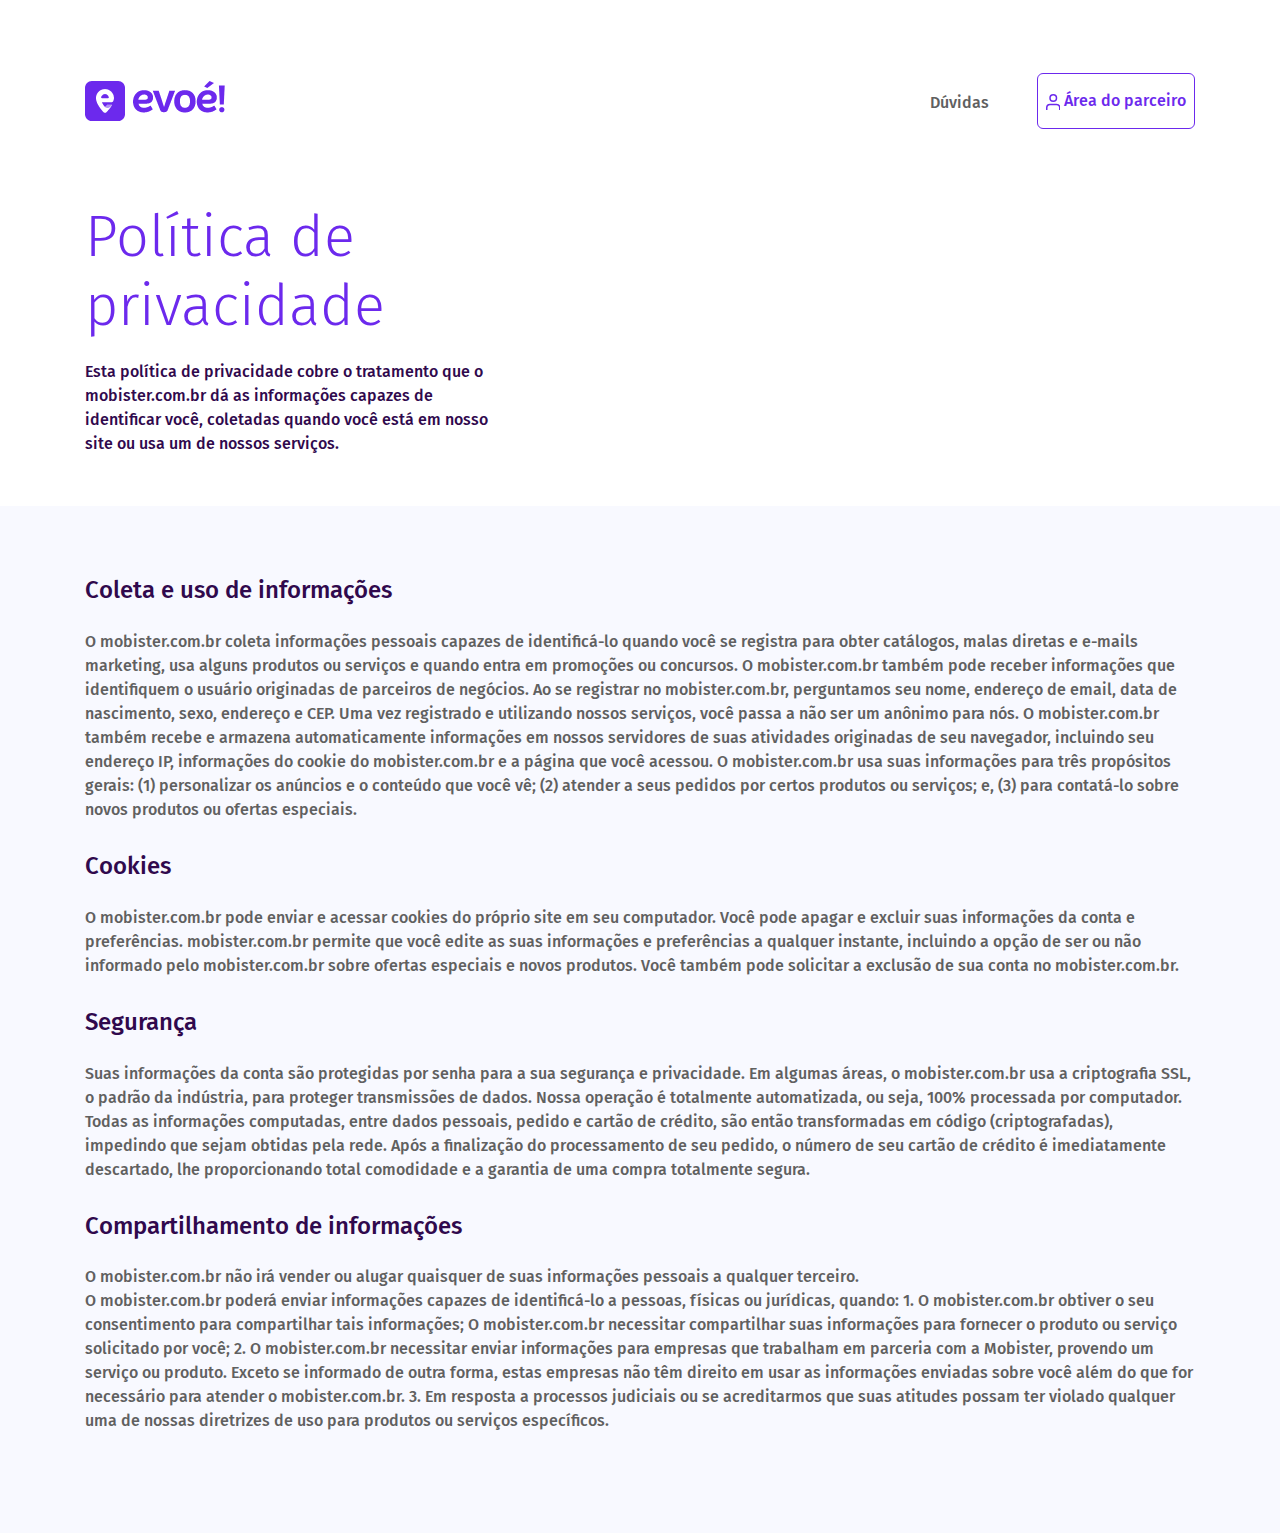
==== politica-privacidade.html @ 70781dcd "versionando" ====
<!doctype html>
<html lang="pt-br">
  <head>
    <!-- Required meta tags -->
    <meta charset="utf-8">
    <meta name="viewport" content="width=device-width, initial-scale=1, shrink-to-fit=no">

    <!-- Bootstrap CSS -->
    <link rel="stylesheet" href="https://stackpath.bootstrapcdn.com/bootstrap/4.4.1/css/bootstrap.min.css" integrity="sha384-Vkoo8x4CGsO3+Hhxv8T/Q5PaXtkKtu6ug5TOeNV6gBiFeWPGFN9MuhOf23Q9Ifjh" crossorigin="anonymous">
    <link rel="stylesheet" href="css/styles.css">

    <link href="https://fonts.googleapis.com/css?family=Fira+Sans&display=swap" rel="stylesheet">


    <title>Evoe</title>
  </head>
  <body class="privacidade">

    <nav class="navbar navbar-expand-lg" id="mainNav">
      <div class="container">
        <a class="navbar-brand" href="index.html"><img src="img/logo.png" alt="" class="img-fluid"></a>
        <button class="navbar-toggler navbar-toggler-right collapsed" type="button" data-toggle="collapse" data-target="#navbarResponsive" aria-controls="navbarResponsive" aria-expanded="false" aria-label="Toggle navigation">
          <span class="navbar-toggler-icon"></span>
        </button>
        <div class="navbar-collapse collapse" id="navbarResponsive" >
          <ul class="navbar-nav ml-auto">
            <li class="nav-item botao-duvidas">
              <a class="nav-link" href="#">Dúvidas</a>
            </li>
            <li class="nav-item">
              <a class="nav-link botao-area" href="#">
                <svg xmlns="http://www.w3.org/2000/svg" width="14.5" height="16.125" viewBox="0 0 14.5 16.125">
                  <g id="users" transform="translate(-0.25 -2.25)">
                    <path id="Caminho_236" data-name="Caminho 236" d="M14,19.875V18.25A3.25,3.25,0,0,0,10.75,15H4.25A3.25,3.25,0,0,0,1,18.25v1.625" transform="translate(0 -2.25)" fill="none" stroke="#6c29ed" stroke-linecap="round" stroke-linejoin="round" stroke-width="1.5"/>
                    <circle id="Elipse_21" data-name="Elipse 21" cx="3.25" cy="3.25" r="3.25" transform="translate(4.25 3)" stroke-width="1.5" stroke="#6c29ed" stroke-linecap="round" stroke-linejoin="round" fill="none"/>
                  </g>
                </svg>
                
                Área do parceiro
              </a>
            </li>
          </ul>
        </div>
      </div>
    </nav>

    <div class="container">
        <h1>Política de<br/> privacidade</h1>
        <p class="subtitulo">Esta política de privacidade cobre o tratamento que o<br/> mobister.com.br dá as informações capazes de<br/> identificar você, coletadas quando você está em nosso<br/> site ou usa um de nossos serviços.</p>
    </div>

    <section class="wrapper">
        <div class="container">
            <h4>Coleta e uso de informações</h4>
            <p>
                O mobister.com.br coleta informações pessoais capazes de identificá-lo quando você se registra para obter catálogos, malas diretas e e-mails marketing, usa alguns produtos ou serviços e quando entra em promoções ou concursos. O mobister.com.br também pode receber informações que identifiquem o usuário originadas de parceiros de negócios. Ao se registrar no mobister.com.br, perguntamos seu nome, endereço de email, data de nascimento, sexo, endereço e CEP. Uma vez registrado e utilizando nossos serviços, você passa a não ser um anônimo para nós. O mobister.com.br também recebe e armazena automaticamente informações em nossos servidores de suas atividades originadas de seu navegador, incluindo seu endereço IP, informações do cookie do mobister.com.br e a página que você acessou. O mobister.com.br usa suas informações para três propósitos gerais: (1) personalizar os anúncios e o conteúdo que você vê; (2) atender a seus pedidos por certos produtos ou serviços; e, (3) para contatá-lo sobre novos produtos ou ofertas especiais.
            </p>

            <h4>Cookies</h4>
            <p>
                O mobister.com.br pode enviar e acessar cookies do próprio site em seu computador. Você pode apagar e excluir suas informações da conta e preferências. mobister.com.br permite que você edite as suas informações e preferências a qualquer instante, incluindo a opção de ser ou não informado pelo mobister.com.br sobre ofertas especiais e novos produtos. Você também pode solicitar a exclusão de sua conta no mobister.com.br.            </p>

            <h4>Segurança</h4>
            <p>
                Suas informações da conta são protegidas por senha para a sua segurança e privacidade. Em algumas áreas, o mobister.com.br usa a criptografia SSL, o padrão da indústria, para proteger transmissões de dados. Nossa operação é totalmente automatizada, ou seja, 100% processada por computador. Todas as informações computadas, entre dados pessoais, pedido e cartão de crédito, são então transformadas em código (criptografadas), impedindo que sejam obtidas pela rede. Após a finalização do processamento de seu pedido, o número de seu cartão de crédito é imediatamente descartado, lhe proporcionando total comodidade e a garantia de uma compra totalmente segura.
            </p>

            <h4>Compartilhamento de informações</h4>
            <p>
                O mobister.com.br não irá vender ou alugar quaisquer de suas informações pessoais a qualquer terceiro.<br/>

                O mobister.com.br poderá enviar informações capazes de identificá-lo a pessoas, físicas ou jurídicas, quando:
                1. O mobister.com.br obtiver o seu consentimento para compartilhar tais informações; O mobister.com.br necessitar compartilhar suas informações para fornecer o produto ou serviço solicitado por você;
                2. O mobister.com.br necessitar enviar informações para empresas que trabalham em parceria com a Mobister, provendo um serviço ou produto. Exceto se informado de outra forma, estas empresas não têm direito em usar as informações enviadas sobre você além do que for necessário para atender o mobister.com.br.
                3. Em resposta a processos judiciais ou se acreditarmos que suas atitudes possam ter violado qualquer uma de nossas diretrizes de uso para produtos ou serviços específicos.            </p>
        </div>
    </section>
    

    
  </body>
</html>
---- css/styles.css ----
html, body {
    position: relative;
    height: 100%;
  }

body {
    font-family: 'Fira Sans' !important ;
    font-size: 16px;
    font-weight: 500;
}

a:hover {
    text-decoration: none;
}

#mainNav {
    margin-top: 65px;
    margin-bottom: 65px;
}

.botao-duvidas {
    margin-right: 40px; 
}

.botao-duvidas a {
    color:#606060;
    margin-top: 10px;
}

#mainNav .navbar-toggler-icon {
    background-image: url(../img/hambuger.svg);
}

.botao-area {
    color: #6C29ED;
    border:1px solid #6C29ED;
    padding: 15px 20px;
    border-radius: 6px;
}

.enfase1 ,
.section2 h1 ,
.section3 h1,
.privacidade h1
{
    font-size: 3.6rem;
    margin-top: 60px;
    margin-bottom: 20px;
    font-weight: 300;
    color: #30094D;
}

.privacidade h1 {
    color: #6C29ED;
}

.enfase1 {
    margin-bottom: 60px;
}


.enfase1 .cor1 ,
.section2 h1 .cor1 ,
.section3 h1 .cor1
{
    color: #6C29ED;
}

.botao2 {
    background-color: #6C29ED;
    color: #fff;
    padding: 17px 42px;
    border-radius: 6px;
    margin-top: 70px;
    text-align: center;
}

.disponivel {
    margin-top: 80px;
    margin-bottom: 40px;
}

.section1 , .section7{
    color: #fff;
    background:#30094D url(../img/bg1.png) center right no-repeat;
    background-size: auto 100%;
    padding: 80px;
}

.section7 {
    background-image: url(../img/bg-divulgue.png);
}

.section7  .numero-passo {
    color: #6C29ED;
    font-size: 3.5rem;
    margin-top: 60px;
    font-weight: 300;
}


.section7 h1 {
    font-size: 3.6rem;
}

.section7 .passo {
    font-weight: 300;
    font-size: 1.8rem;
    color: #fff;
    margin-bottom: 70px;
}

.destaque {
    color: #CAD2FF;
}

.section1 h1 
{
    color: #fff;
    font-size: 3rem;
    font-weight: 300;
}

.section2 ,
.section3,
.section4
{
    position: relative;
    padding: 60px;
}

.section2::before ,
.section3::before ,
.section4::before {
    position: absolute;
    content: '';
    width: 50%;
    right: 0;
    top: 0;
    height: 100%;
    background-image: url(../img/facilUsar.png);
    background-size: cover;
    background-position: center center;
}

.section3::before {
    background:#EFF1FF url(../img/facilEscolher.png);
    background-position: center left;
    background-size: cover;
    left: 0;
}

.section4 {
    background-color:#6C29ED;
}

.section4::before { 
    background:#6C29ED url(../img/dificilFicar.png);
}

.subtexto {
    color: #606060;
    margin-top: 15px;
    margin-bottom: 40px;
    font-weight: 600;
}

.section4 h1 {
    color: #CAD2FF;
    font-weight: 300;
    font-size: 3.6rem;
}
.section4 h1 .cor1 {
    color: #fff;
}

.section4 .subtexto{
    color: #fff;
}

.img-composicao {
    position: relative;
    z-index: 1;
}

.botao3 {
    background-color: #fff;
    color: #6C29ED;
    padding: 17px 42px;
    border-radius: 6px;
    position: relative;
    z-index: 4;
    text-align: center;
}


  .privacidade .wrapper {
      background-color: #F8F9FF;
      padding-top: 70px;
      padding-bottom: 70px;
      margin-top: 50px;
      margin-bottom: 130px;
  }

  .privacidade .wrapper h4 {
      color: #30094D;
      margin-bottom: 25px;
  }

  .privacidade .wrapper p {
      margin-bottom: 30px;
      color: #606060;
  }

  .privacidade .subtitulo {
      color: #30094D;
  }


  .newsletter {
      background-color: #6C29ED;
      padding: 80px;
  }

  .newsletter p {
      color: #fff;
      font-size: 2rem;
      font-weight: 300;
  }

  .inp-newsletter {
      height: 55px;
      border: 0;
  }

  .group-custom {
    margin-top: 24px;
    background-color: #fff;
    border-radius: 6px;
  }

  .input-group-append {
    margin: 1px;
  }

  #basic-addon2 {
      background-color: #6C29ED;
      color: white;
      border:none;
      border-radius: 6px;
      padding: 15px 30px;
  }

  .section8 {
    margin: 90px;
}

  .section8 h1 {
      color: #30094D;
      font-weight: 300;
      font-size: 3.6rem;
  }

  .section8 h1 .destaque {
      color: #6C29ED;
  }

.textfield {
   position: relative;
   padding: 30px 90px 5px 18px;
    border:1px solid #AAAAAA;
    border-radius:6px;
    box-shadow: none;
}

.form-duvida {
    position: relative;
}

.centered {
    margin-top: 60px;
}
.centered span {
    position: absolute;
    z-index: 1;
    top: 13px;
    left: 14px;
    color:#30094D;
    
    padding: 5px;
}
.textfield:focus {
    border:1px solid #6C29ED;
    outline: none;
}
input:focus ~ span,
input:not(:focus):valid ~ span {
    top:0px;
}
.textfield, span {
	transition: ease-in-out 0.2s all;
	-webkit-transition: ease-in-out 0.2s all;
	-moz-transition: ease-in-out 0.2s all;
	-o-transition: ease-in-out 0.2s all;
}

  

@media screen and (max-width: 1600) and (max-width: 2000px) {
    
  }
  
  
  @media screen and (min-width: 1600px) {
  }
  
  
  @media screen and (max-width: 991px) {

  }
  @media screen and (max-width: 768px) {
    .showcase .showcase-text {
        padding: 7rem;
    }

  }
  
  @media screen and (max-width: 500px) {

  }
  
  @media screen and (max-width: 480px) {
    .celular ,
    .disponivel {
        display: none;
    }

    .section1 {
        padding: 55px 27px;
    }

    .section2 , .section3 {
        padding: 0; 
        background-image: none;
    }

    .section2 h1,
    .section3 h1 {
        margin-bottom: 20px;
    }

    .subtexto ,
    .img-composicao {
        margin-left: 25px;
    }

    .botao3 {
        top: 128px;
    }

    .section4-bg .img-composicao {
        margin-top: -40px;
    }

    .section3 .img-composicao {
        margin-left: -5vw;
    }
  }
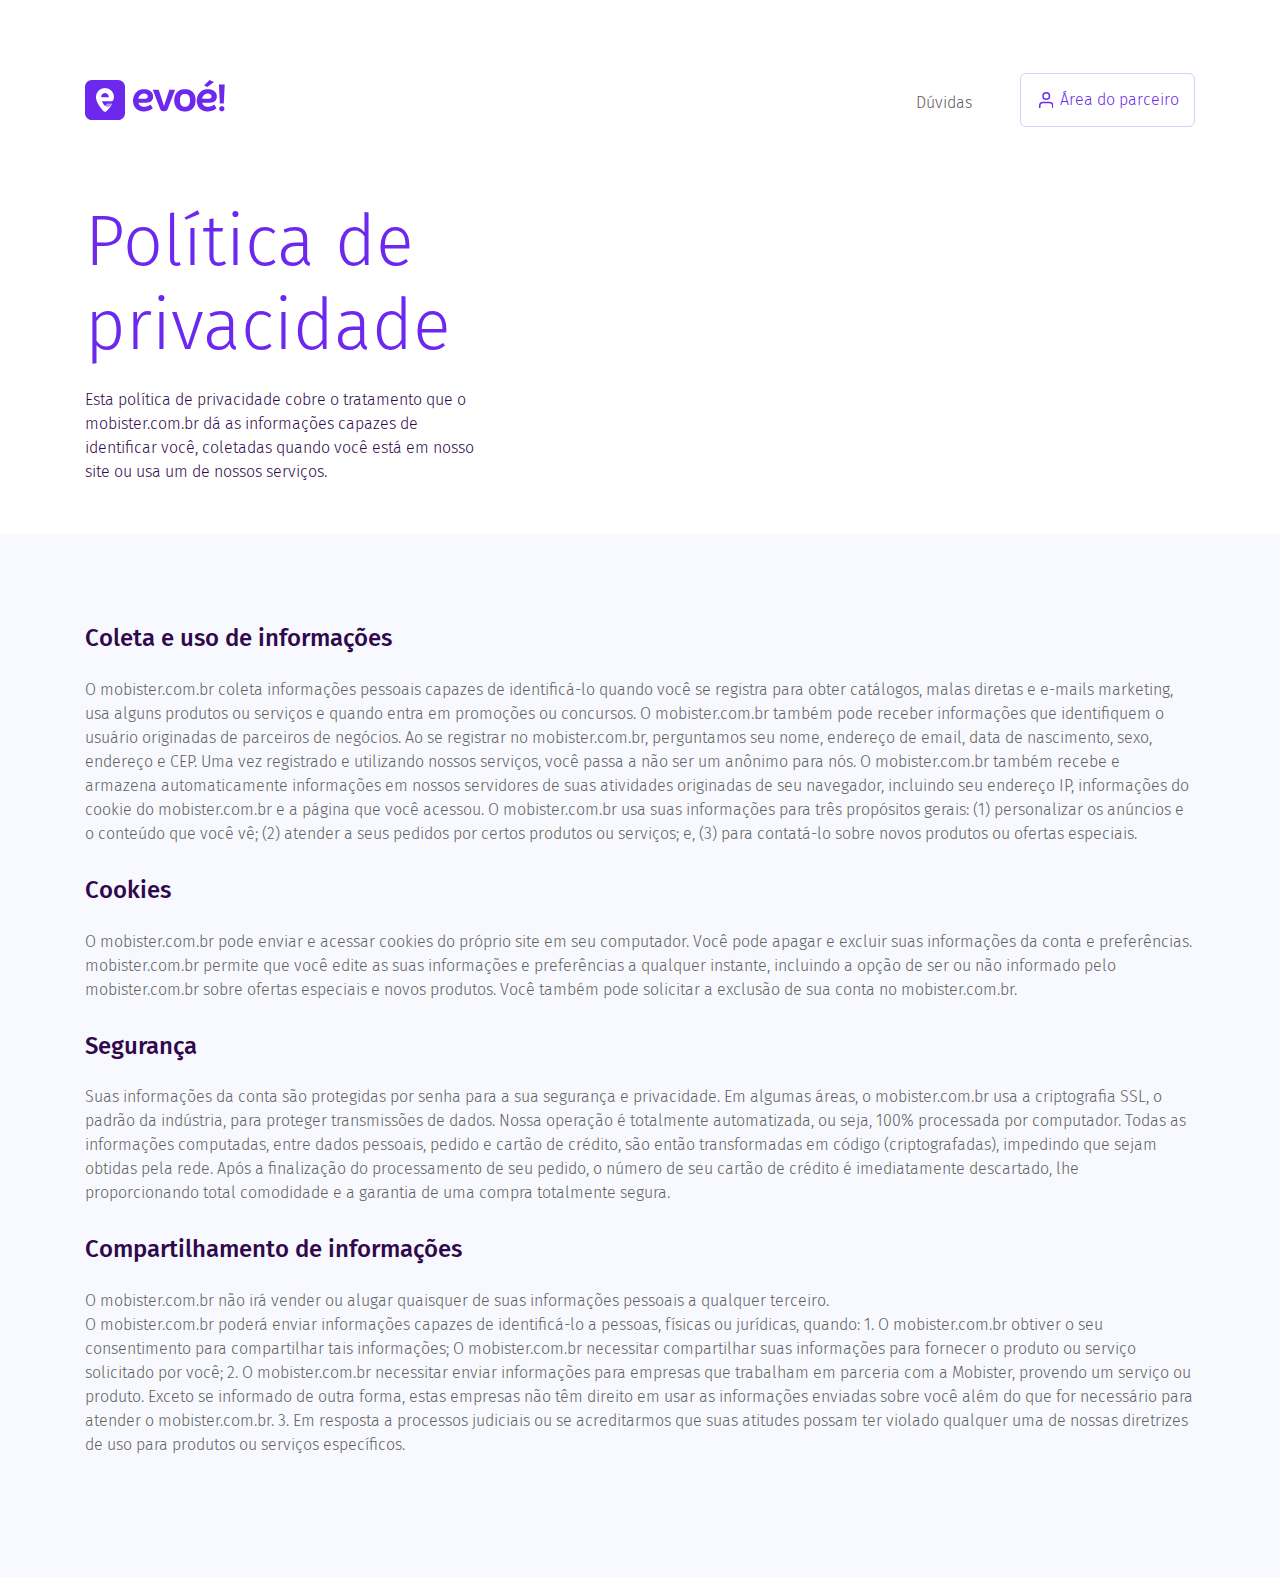
==== commit dcebca7f: "ajustes" ====
--- a/politica-privacidade.html
+++ b/politica-privacidade.html
@@ -28,21 +28,22 @@
               <a class="nav-link" href="#">Dúvidas</a>
             </li>
             <li class="nav-item">
-              <a class="nav-link botao-area" href="#">
-                <svg xmlns="http://www.w3.org/2000/svg" width="14.5" height="16.125" viewBox="0 0 14.5 16.125">
+              <a class="nav-link botao-area d-flex" href="#">
+                <svg width="14" height="16" viewBox="0 0 14 16">
                   <g id="users" transform="translate(-0.25 -2.25)">
                     <path id="Caminho_236" data-name="Caminho 236" d="M14,19.875V18.25A3.25,3.25,0,0,0,10.75,15H4.25A3.25,3.25,0,0,0,1,18.25v1.625" transform="translate(0 -2.25)" fill="none" stroke="#6c29ed" stroke-linecap="round" stroke-linejoin="round" stroke-width="1.5"/>
                     <circle id="Elipse_21" data-name="Elipse 21" cx="3.25" cy="3.25" r="3.25" transform="translate(4.25 3)" stroke-width="1.5" stroke="#6c29ed" stroke-linecap="round" stroke-linejoin="round" fill="none"/>
                   </g>
                 </svg>
                 
-                Área do parceiro
+                <span class="txt-botao-area">Área do parceiro</span>
               </a>
             </li>
           </ul>
         </div>
-      </div>
+      
     </nav>
+    
 
     <div class="container">
         <h1>Política de<br/> privacidade</h1>
@@ -79,4 +80,4 @@
 
     
   </body>
-</html>+</html>
--- a/css/styles.css
+++ b/css/styles.css
@@ -1,371 +1,937 @@
-html, body {
-    position: relative;
-    height: 100%;
-  }
-
+html,
 body {
-    font-family: 'Fira Sans' !important ;
-    font-size: 16px;
-    font-weight: 500;
-}
+  position: relative;
+  height: 100%;
+  text-rendering: optimizeLegibility;
+-webkit-font-smoothing: antialiased;
+-moz-osx-font-smoothing: antialiased;
+}
+
+body {
+  font-family: "Fira Sans" !important ;
+  font-size: 16px;
+  font-weight: 300;
+}
+
+p,
+span,
+input {
+  font-weight: 300 !important;
+}
+
+/* Login page */
+
+body.login {
+  background-color: #6c29ed;
+  font-family: "Fira Sans" !important ;
+  font-size: 16px;
+  font-weight: 500;
+}
+
+.top-login {
+  padding-top: 50px;
+  padding-bottom: 30px;
+}
+
+.top-login h1 {
+  font-size: 35px;
+  font-weight: 300 !important;
+  color: #6c29ed;
+}
+
+.bt-entrar {
+  background: #6c29ed;
+  border: none;
+  outline: none;
+  font-size: 16px;
+  padding-top: 20px;
+  padding-bottom: 20px;
+}
+
+.login .textfield {
+  width: 350px;
+  height: 60px;
+}
+
+.login .esqueci {
+  color: #6c29ed;
+  margin-top: 50px;
+  margin-bottom: 50px;
+}
+
+.wrapper-login {
+  width: 100%;
+  max-width: 330px;
+  padding: 40px 0 0 0;
+  margin: 14vh auto;
+}
+
+.form-signin {
+  background-color: #fff;
+  border-radius: 6px;
+  width: 450px;
+  min-height: 465px;
+  overflow: hidden;
+  padding: 0 50px;
+}
+
+.form-signin .checkbox {
+  font-weight: 400;
+}
+.form-signin .form-control {
+  position: relative;
+  box-sizing: border-box;
+  height: auto;
+  padding: 10px;
+  font-size: 16px;
+}
+.form-signin .form-control:focus {
+  z-index: 2;
+}
+.form-signin input[type="email"] {
+  margin-bottom: -1px;
+  border-bottom-right-radius: 0;
+  border-bottom-left-radius: 0;
+}
+.form-signin input[type="password"] {
+  margin-bottom: 10px;
+  border-top-left-radius: 0;
+  border-top-right-radius: 0;
+}
+
+/*fim login */
 
 a:hover {
-    text-decoration: none;
+  text-decoration: none;
 }
 
 #mainNav {
-    margin-top: 65px;
-    margin-bottom: 65px;
+  margin-top: 65px;
+  margin-bottom: 65px;
 }
 
 .botao-duvidas {
-    margin-right: 40px; 
+  margin-right: 40px;
 }
 
 .botao-duvidas a {
-    color:#606060;
-    margin-top: 10px;
+  color: #606060;
+  margin-top: 10px;
 }
 
 #mainNav .navbar-toggler-icon {
-    background-image: url(../img/hambuger.svg);
+  background-image: url(../img/hambuger.svg);
 }
 
 .botao-area {
-    color: #6C29ED;
-    border:1px solid #6C29ED;
-    padding: 15px 20px;
-    border-radius: 6px;
-}
-
-.enfase1 ,
-.section2 h1 ,
+  color: #6c29ed;
+  border: 1px solid #cad2ff;
+  padding: 10px 20px;
+  border-radius: 6px;
+  -webkit-transition: all 0.3s ease-in-out;
+  -moz-transition: all 0.3s ease-in-out;
+  -o-transition: all 0.3s ease-in-out;
+  transition: all 0.3s ease-in-out;
+}
+
+.txt-botao-area {
+  /* padding-top: 1px; */
+  /* display: inline-block; */
+  display: flex;
+  margin: 4px 7px;
+}
+
+.botao-area svg {
+  margin-left: 10px;
+  align-self: center;
+  display: flex;
+}
+
+.botao-area:hover {
+  background-color: #6c29ed;
+  color: #fff;
+}
+
+.botao-area:hover svg {
+  fill: #fff;
+}
+
+.section5 {
+  overflow: hidden;
+}
+
+.enfase1,
+.section2 h1,
 .section3 h1,
-.privacidade h1
-{
-    font-size: 3.6rem;
-    margin-top: 60px;
-    margin-bottom: 20px;
-    font-weight: 300;
-    color: #30094D;
+.privacidade h1,
+.section5 h1 {
+  font-size: 4.375rem;
+  margin-bottom: 20px;
+  font-weight: 300;
+  color: #30094d;
 }
 
 .privacidade h1 {
-    color: #6C29ED;
+  color: #6c29ed;
 }
 
 .enfase1 {
-    margin-bottom: 60px;
-}
-
-
-.enfase1 .cor1 ,
-.section2 h1 .cor1 ,
-.section3 h1 .cor1
-{
-    color: #6C29ED;
+  margin-bottom: 60px;
+}
+
+.enfase1 .cor1,
+.section2 h1 .cor1,
+.section3 h1 .cor1,
+.section5 h1 .cor1 {
+  color: #6c29ed;
 }
 
 .botao2 {
-    background-color: #6C29ED;
-    color: #fff;
-    padding: 17px 42px;
-    border-radius: 6px;
-    margin-top: 70px;
-    text-align: center;
+  background-color: #6c29ed;
+  color: #fff;
+  padding: 17px 42px;
+  border-radius: 6px;
+  margin-top: 70px;
+  text-align: center;
+  -webkit-transition: all 0.3s ease;
+  transition: all 0.3s ease;
 }
 
 .disponivel {
-    margin-top: 80px;
-    margin-bottom: 40px;
-}
-
-.section1 , .section7{
-    color: #fff;
-    background:#30094D url(../img/bg1.png) center right no-repeat;
-    background-size: auto 100%;
-    padding: 80px;
-}
-
+  margin-top: 80px;
+  margin-bottom: 40px;
+}
+
+.section1,
 .section7 {
-    background-image: url(../img/bg-divulgue.png);
-}
-
-.section7  .numero-passo {
-    color: #6C29ED;
-    font-size: 3.5rem;
-    margin-top: 60px;
-    font-weight: 300;
-}
-
+  color: #fff;
+  background: #30094d url(../img/bg1.png) center right no-repeat;
+  background-size: auto 100%;
+  padding: 80px 0 100px 0;
+}
+
+.section7 {
+  background-image: url(../img/bg-divulgue.png);
+}
+
+.section7 .numero-passo {
+  color: #6c29ed;
+  font-size: 3.5rem;
+  margin-top: 60px;
+  font-weight: 300;
+}
 
 .section7 h1 {
-    font-size: 3.6rem;
+  font-size: 4.375rem;
+  /* width: 260px; */
+  font-weight: 300;
 }
 
 .section7 .passo {
-    font-weight: 300;
-    font-size: 1.8rem;
-    color: #fff;
-    margin-bottom: 70px;
+  font-weight: 300;
+  font-size: 1.8rem;
+  color: #fff;
+  margin-bottom: 70px;
 }
 
 .destaque {
-    color: #CAD2FF;
-}
-
-.section1 h1 
-{
-    color: #fff;
-    font-size: 3rem;
-    font-weight: 300;
-}
-
-.section2 ,
+  color: #cad2ff;
+}
+
+.section1 h1 {
+  color: #fff;
+  font-size: 4.375rem;
+  font-weight: 300;
+}
+
+.section2,
 .section3,
-.section4
-{
-    position: relative;
-    padding: 60px;
-}
-
-.section2::before ,
-.section3::before ,
+.section4 {
+  position: relative;
+  padding: 113px 60px 158px 60px;
+}
+
+.section2::before,
+.section3::before,
 .section4::before {
-    position: absolute;
-    content: '';
-    width: 50%;
-    right: 0;
-    top: 0;
-    height: 100%;
-    background-image: url(../img/facilUsar.png);
-    background-size: cover;
-    background-position: center center;
+  position: absolute;
+  content: "";
+  width: 50%;
+  right: 0;
+  top: 0;
+  height: 100%;
+  background-image: url(../img/facilUsar.png);
+  background-size: cover;
+  background-position: center center;
+}
+
+.section3 {
+  background: #eff1ff;
 }
 
 .section3::before {
-    background:#EFF1FF url(../img/facilEscolher.png);
-    background-position: center left;
-    background-size: cover;
-    left: 0;
+  background: url(../img/facilEscolher.png);
+  background-position: center left;
+  background-size: cover;
+  left: 0;
 }
 
 .section4 {
-    background-color:#6C29ED;
-}
-
-.section4::before { 
-    background:#6C29ED url(../img/dificilFicar.png);
+  background-color: #6c29ed;
+}
+
+.section4::before {
+  background: #6c29ed url(../img/dificilFicar.png);
+  background-size: cover;
 }
 
 .subtexto {
-    color: #606060;
-    margin-top: 15px;
-    margin-bottom: 40px;
-    font-weight: 600;
+  color: #606060;
+  margin-top: 15px;
+  margin-bottom: 40px;
+  font-weight: 600;
 }
 
 .section4 h1 {
-    color: #CAD2FF;
-    font-weight: 300;
-    font-size: 3.6rem;
+  color: #cad2ff;
+  font-weight: 300;
+  font-size: 4.375rem;
+  margin-top: 60px;
 }
 .section4 h1 .cor1 {
-    color: #fff;
-}
-
-.section4 .subtexto{
-    color: #fff;
+  color: #fff;
+}
+
+.section4 .subtexto {
+  color: #fff;
 }
 
 .img-composicao {
-    position: relative;
-    z-index: 1;
+  position: relative;
+  z-index: 1;
 }
 
 .botao3 {
-    background-color: #fff;
-    color: #6C29ED;
-    padding: 17px 42px;
-    border-radius: 6px;
-    position: relative;
-    z-index: 4;
-    text-align: center;
-}
-
-
-  .privacidade .wrapper {
-      background-color: #F8F9FF;
-      padding-top: 70px;
-      padding-bottom: 70px;
-      margin-top: 50px;
-      margin-bottom: 130px;
-  }
-
-  .privacidade .wrapper h4 {
-      color: #30094D;
-      margin-bottom: 25px;
-  }
-
-  .privacidade .wrapper p {
-      margin-bottom: 30px;
-      color: #606060;
-  }
-
-  .privacidade .subtitulo {
-      color: #30094D;
-  }
-
-
-  .newsletter {
-      background-color: #6C29ED;
-      padding: 80px;
-  }
-
-  .newsletter p {
-      color: #fff;
-      font-size: 2rem;
-      font-weight: 300;
-  }
-
-  .inp-newsletter {
-      height: 55px;
-      border: 0;
-  }
-
-  .group-custom {
-    margin-top: 24px;
-    background-color: #fff;
-    border-radius: 6px;
-  }
-
-  .input-group-append {
-    margin: 1px;
-  }
-
-  #basic-addon2 {
-      background-color: #6C29ED;
-      color: white;
-      border:none;
-      border-radius: 6px;
-      padding: 15px 30px;
-  }
-
-  .section8 {
-    margin: 90px;
-}
-
-  .section8 h1 {
-      color: #30094D;
-      font-weight: 300;
-      font-size: 3.6rem;
-  }
-
-  .section8 h1 .destaque {
-      color: #6C29ED;
-  }
+  background-color: #fff;
+  color: #6c29ed;
+  padding: 17px 42px;
+  border-radius: 6px;
+  position: relative;
+  z-index: 4;
+  text-align: center;
+}
+
+.privacidade .wrapper {
+  background-color: #f8f9ff;
+  padding-top: 90px;
+  padding-bottom: 90px;
+  margin-top: 50px;
+  margin-bottom: 130px;
+}
+
+.privacidade .wrapper h4 {
+  color: #30094d;
+  margin-bottom: 25px;
+}
+
+.privacidade .wrapper p {
+  margin-bottom: 30px;
+  color: #606060;
+}
+
+.privacidade .subtitulo {
+  color: #30094d;
+}
+
+.newsletter {
+  background-color: #6c29ed;
+  padding: 80px;
+}
+
+.newsletter p {
+  color: #fff;
+  font-size: 2rem;
+  font-weight: 300;
+}
+
+.inp-newsletter {
+  height: 55px;
+  border: 0;
+}
+
+.group-custom {
+  margin-top: 24px;
+  background-color: #fff;
+  border-radius: 6px;
+}
+
+.input-group-append {
+  margin: 1px;
+}
+
+#basic-addon2 {
+  background-color: #6c29ed;
+  color: white;
+  border: none;
+  border-radius: 6px;
+  padding: 15px 30px;
+}
+
+.section8 {
+  margin: 90px;
+}
+
+.section8 h1 {
+  color: #30094d;
+  font-weight: 300;
+  font-size: 4.375rem;
+}
+
+.section8 h1 .destaque {
+  color: #6c29ed;
+}
 
 .textfield {
-   position: relative;
-   padding: 30px 90px 5px 18px;
-    border:1px solid #AAAAAA;
-    border-radius:6px;
-    box-shadow: none;
+  position: relative;
+  padding: 30px 90px 5px 18px;
+  border: 1px solid #e4e4e4;
+  border-radius: 6px;
+  box-shadow: none;
+  width: 350px;
 }
 
 .form-duvida {
-    position: relative;
-}
-
-.centered {
-    margin-top: 60px;
-}
+  position: relative;
+}
+
+.centered,
+.is-floating-label {
+  position: relative;
+}
+
+.centered:first-child {
+  margin-top: 50px;
+}
+
 .centered span {
-    position: absolute;
-    z-index: 1;
-    top: 13px;
-    left: 14px;
-    color:#30094D;
-    
-    padding: 5px;
-}
-.textfield:focus {
-    border:1px solid #6C29ED;
-    outline: none;
+  position: absolute;
+  z-index: 1;
+  top: 13px;
+  left: 14px;
+  color: #606060;
+  font-weight: 500;
+  font-size: 16px;
+  padding: 5px;
+}
+.textfield:focus,
+.is-floating-label.is-focused textarea.textareafield {
+  border: 1px solid #6c29ed;
+  outline: none;
+  color: #6c29ed;
 }
 input:focus ~ span,
 input:not(:focus):valid ~ span {
-    top:0px;
-}
-.textfield, span {
-	transition: ease-in-out 0.2s all;
-	-webkit-transition: ease-in-out 0.2s all;
-	-moz-transition: ease-in-out 0.2s all;
-	-o-transition: ease-in-out 0.2s all;
-}
-
-  
+  top: 0px;
+  color: #30094d;
+}
+.textfield,
+span,
+.textareafield {
+  transition: ease-in-out 0.2s all;
+  -webkit-transition: ease-in-out 0.2s all;
+  -moz-transition: ease-in-out 0.2s all;
+  -o-transition: ease-in-out 0.2s all;
+}
+
+.text1 {
+  color: #aaaaaa;
+  font-weight: 300;
+  margin-top: 60px;
+}
+
+textarea.textareafield {
+  border: 1px solid #e4e4e4;
+  box-shadow: none;
+  outline: 0;
+  position: relative;
+  padding: 30px 100px 5px 18px;
+  border-radius: 6px;
+  z-index: 1;
+  width: 350px;
+}
+
+.is-floating-label {
+  margin-bottom: 15px;
+}
+.is-floating-label input {
+  position: absolute;
+  left: 0;
+  background-color: transparent;
+}
+.is-floating-label label {
+  /* opacity: 0.3; */
+  pointer-events: none;
+  position: absolute;
+  transform: translate3d(0, 0, 0) scale(1);
+  transform-origin: left top;
+  transition: 100ms;
+  z-index: 10;
+  left: 16px;
+  top: 14px;
+}
+.is-floating-label.is-focused label {
+  transform: translateY(-10px);
+  color: #30094d;
+  opacity: 1;
+}
+
+.bt-enviar {
+  background-color: #6c29ed;
+  color: #fff;
+  border-radius: 6px;
+  padding: 15px 153px 15px 153px;
+  outline: none;
+  border: 0;
+  /* max-width: 350px; */
+}
+.footer {
+  background-color: #6c29ed;
+  font-size: 13px;
+  color: #cad2ff;
+  font-weight: 300;
+  padding: 50px 0 20px 0;
+}
+
+.footer a {
+  color: #cad2ff;
+}
+
+.footer .list-social li:first-child {
+  margin-right: 35px;
+}
+
+.footer .logo-rodape {
+  margin-bottom: 110px;
+}
+
+.footer .institucional {
+  margin-top: 60px;
+}
+
+.sq-crousal4 .carousel-indicators li::before {
+  width: 15px;
+  height: 15px;
+  background: #444;
+  border-radius: 50%;
+  border: solid 2px #aaacae;
+  transition: all 0.3s ease 0s;
+  box-shadow: 6px 6px 8px #e9e0e0 inset;
+}
+.sq-crousal4 .carousel-indicators li.active::before {
+  background: #1870ed;
+  box-shadow: 2px 3px 2px #e5edf8 inset;
+  border-color: #1870ed;
+}
+.sq-crousal4 .carousel-indicators {
+  top: -40px;
+}
+.sq-crousal4 li {
+  width: 10px;
+  height: 10px;
+}
+.sq-crousal4 .fa-angle-left {
+  font-size: 45px;
+  color: #444;
+  left: -30px;
+  position: relative;
+  top: -17px;
+}
+.sq-crousal4 .fa-angle-right {
+  font-size: 45px;
+  color: #444;
+  right: -30px;
+  position: relative;
+  top: -17px;
+}
+
+.sq-crousal4 .carousel-indicators li {
+  border-radius: 30px;
+  border: 1px solid #6c29ed;
+}
+
+.sq-crousal4 .carousel-indicators .active {
+  background-color: #6c29ed;
+}
+.sq-crousal4 .carousel-indicators li {
+  border-radius: 30px;
+}
+
+.sq-crousal4 .carousel-indicators {
+  left: -80px;
+  right: auto;
+}
+
+.h-30 {
+  height: 30% !important;
+}
+
+.sq-crousal4 img {
+  width: 95px;
+  height: 95px;
+}
+
+.feedback-text p {
+  margin-bottom: 0px;
+}
+
+.feedback-text .nome {
+  color: #6c29ed;
+  margin-bottom: 5px;
+  font-weight: 300;
+}
+
+.feedback-text .cargo {
+  color: #606060;
+  line-height: 16px;
+  font-weight: 300;
+  font-size: 13px;
+}
+
+.sq-crousal4 .testimonial {
+  font-size: 2rem;
+}
+
+.section6,
+.section5 {
+  padding: 90px;
+}
+
+.desfrute {
+  position: relative;
+  margin-left: 0;
+  display: block;
+  margin-left: -30px;
+}
+
+.desfrute li {
+  opacity: 1;
+  width: 330px;
+  height: 143px;
+  margin-left: 0;
+  text-indent: 132px;
+  white-space: pre-line;
+  padding-left: 135px;
+  color: #cad2ff;
+}
+
+.carousel-icones {
+  width: 330px;
+  height: 143px;
+  margin-left: 0;
+  text-indent: 132px;
+  white-space: pre-line;
+  padding-left: 135px;
+  color: #6c29ed;
+  margin-top: 40px;
+  margin-left: -20px;
+}
+
+.agenda {
+  background: url(../img/icone-agenda.png) 0 0 no-repeat;
+}
+
+.slick-current .agenda {
+  background: url(../img/icone-agenda.png) no-repeat;
+  background-position: 0 -160px;
+}
+
+.avaliacao {
+  background: url(../img/icone-avaliacao-usuario.png) 0 0 no-repeat;
+}
+
+.slick-current .avaliacao {
+  background: url(../img/icone-avaliacao-usuario.png) no-repeat;
+  background-position: 0 -160px;
+}
+
+.sorteio {
+  background: url(../img/icone-sorteio.png) 0 0 no-repeat;
+}
+
+.slick-current .sorteio {
+  background: url(../img/icone-sorteio.png) no-repeat;
+  background-position: 0 -160px;
+}
+
+.desfrute li:nth-child(2),
+.desfrute li:nth-child(3) {
+  margin-top: -40px;
+}
+
+.desfrute li:first-child {
+  background: url(../img/icone-agenda.png) 0 0 no-repeat;
+}
+
+.desfrute li:nth-child(2) {
+  background: url(../img/icone-avaliacao-usuario.png) 0 0 no-repeat;
+}
+
+.desfrute li:nth-child(3) {
+  background: url(../img/icone-sorteio.png) 0 0 no-repeat;
+}
+
+.desfrute li:first-child:hover,
+.desfrute li:first-child.active,
+.desfrute li:nth-child(2):hover,
+.desfrute li:nth-child(2).active,
+.desfrute li:nth-child(3):hover,
+.desfrute li:nth-child(3).active {
+  background-position: 0 -160px;
+  animation: fadein 0.3s;
+  -moz-animation: fadein 0.3s; /* Firefox */
+  -webkit-animation: fadein 0.3s; /* Safari and Chrome */
+  -o-animation: fadein 0.3s;
+  color: #6c29ed;
+}
+
+.desfrute2 {
+  bottom: -60px;
+}
+
+.desfrute2 li {
+  width: 10px;
+  height: 10px;
+  border-radius: 30px;
+  border: none;
+  border: 1px solid #6c29ed;
+  margin-right: 20px;
+}
+
+.desfrute2 .active {
+  background-color: #6c29ed;
+}
+
+.section5 .slick-slide {
+  opacity: 0.2;
+}
+
+.section5 .slick-current {
+  opacity: 1;
+}
+
+.slick-slide img {
+  width: inherit;
+}
+
+.cont-slider {
+  padding: 0 60px 0 20px;
+}
+
+:root {
+  --gutter: 30px;
+}
+
+.app {
+  padding: var(--gutter) 0;
+  display: grid;
+  grid-gap: var(--gutter) 0;
+  grid-template-columns: var(--gutter) 1fr var(--gutter);
+  align-content: start;
+}
+
+.app > * {
+  grid-column: 2 / -2;
+}
+
+.app > .full {
+  grid-column: 1 / -1;
+}
+
+.hs {
+  display: grid;
+  grid-gap: calc(var(--gutter) / 2);
+  grid-template-columns: repeat(2, calc(84% - var(--gutter) * 2));
+  grid-template-rows: minmax(150px, 1fr);
+  padding: 0 0px;
+  overflow-x: scroll;
+  scroll-snap-type: x proximity;
+  padding-bottom: calc(0.75 * var(--gutter));
+  margin-bottom: calc(-0.25 * var(--gutter));
+}
+
+.hs > li:last-child {
+  margin-right: 20px;
+}
+
+ul {
+  list-style: none;
+  padding: 0;
+}
+
+.app {
+  width: 412px;
+  /* height: 667px; */
+  /* background: #DBD0BC; */
+  overflow-y: scroll;
+}
+
+.hs > li,
+.item {
+  scroll-snap-align: center;
+  padding: calc(var(--gutter) / 2 * 1.5);
+  display: flex;
+  flex-direction: column;
+  /* justify-content: center; */
+  /* align-items: center; */
+  /* background: #fff; */
+  border-radius: 8px;
+}
 
 @media screen and (max-width: 1600) and (max-width: 2000px) {
-    
-  }
-  
-  
-  @media screen and (min-width: 1600px) {
-  }
-  
-  
-  @media screen and (max-width: 991px) {
-
-  }
-  @media screen and (max-width: 768px) {
-    .showcase .showcase-text {
-        padding: 7rem;
-    }
-
-  }
-  
-  @media screen and (max-width: 500px) {
-
-  }
-  
-  @media screen and (max-width: 480px) {
-    .celular ,
-    .disponivel {
-        display: none;
-    }
-
-    .section1 {
-        padding: 55px 27px;
-    }
-
-    .section2 , .section3 {
-        padding: 0; 
-        background-image: none;
-    }
-
-    .section2 h1,
-    .section3 h1 {
-        margin-bottom: 20px;
-    }
-
-    .subtexto ,
-    .img-composicao {
-        margin-left: 25px;
-    }
-
-    .botao3 {
-        top: 128px;
-    }
-
-    .section4-bg .img-composicao {
-        margin-top: -40px;
-    }
-
-    .section3 .img-composicao {
-        margin-left: -5vw;
-    }
-  }
-  
-  
-  +}
+
+@media screen and (min-width: 1600px) {
+}
+
+@media screen and (max-width: 991px) {
+}
+@media screen and (max-width: 768px) {
+  .showcase .showcase-text {
+    padding: 7rem;
+  }
+}
+
+@media screen and (max-width: 500px) {
+}
+
+@media screen and (max-width: 480px) {
+  .celular,
+  .disponivel {
+    display: none;
+  }
+
+  h1.enfase1 {
+    font-size: 2rem !important;
+    padding-right: 30px;
+  }
+
+  .section1 {
+    padding: 55px 27px;
+  }
+
+  .section1 h1,
+  .section2 h1,
+  .section3 h1,
+  .privacidade h1,
+  .section5 h1,
+  .section4 h1 {
+    font-size: 2rem;
+  }
+
+  .section2,
+  .section3,
+  .section4,
+  .section5,
+  .section6,
+  .section7,
+  .section8,
+  .newsletter {
+    padding: 40px 0;
+    margin: 0;
+  }
+
+  .section5 h1 {
+      margin-left: 30px;
+  }
+
+  .section2::before,
+  .section3::before,
+  .section4::before {
+    background-image: none;
+  }
+
+  .section2 h1,
+  .section3 h1 {
+    margin-bottom: 20px;
+  }
+
+  .subtexto,
+  .img-composicao {
+    margin-left: 25px;
+  }
+
+  .botao3 {
+    /* top: 128px; */
+  }
+
+  .section4 .img-composicao {
+    margin-top: -40px;
+  }
+
+  .section3 .img-composicao {
+    margin-left: -5vw;
+  }
+
+  .desfrute {
+    margin-top: 80px;
+  }
+
+  .desfrute li:nth-child(2).active {
+    left: 100%;
+    /* margin-left: -100px;  */
+  }
+
+  .sq-crousal4 .carousel-indicators {
+    left: -59px;
+  }
+
+  .sq-crousal4 img {
+    margin-right: 17px;
+  }
+
+  .row-mobile-custom {
+    width: 140%;
+  }
+
+  .section8 h1 {
+    margin-top: 50px;
+    font-size: 2.7rem;
+  }
+
+  .stores {
+    margin: 20px;
+  }
+
+  .centered label,
+  .centered .textfield,
+  textarea.textareafield {
+    width: 100%;
+  }
+
+  .bt-enviar {
+    width: 100%;
+  }
+
+  .section7 h1 {
+    width: inherit;
+    font-size: 2.8rem;
+  }
+
+  .botao3 {
+    margin: 0 20px;
+  }
+
+  .desfrute {
+    margin-left: 0;
+  }
+}
+
+@-webkit-keyframes fadein {
+  /* Safari and Chrome */
+  from {
+    opacity: 0;
+  }
+  to {
+    opacity: 1;
+  }
+}
